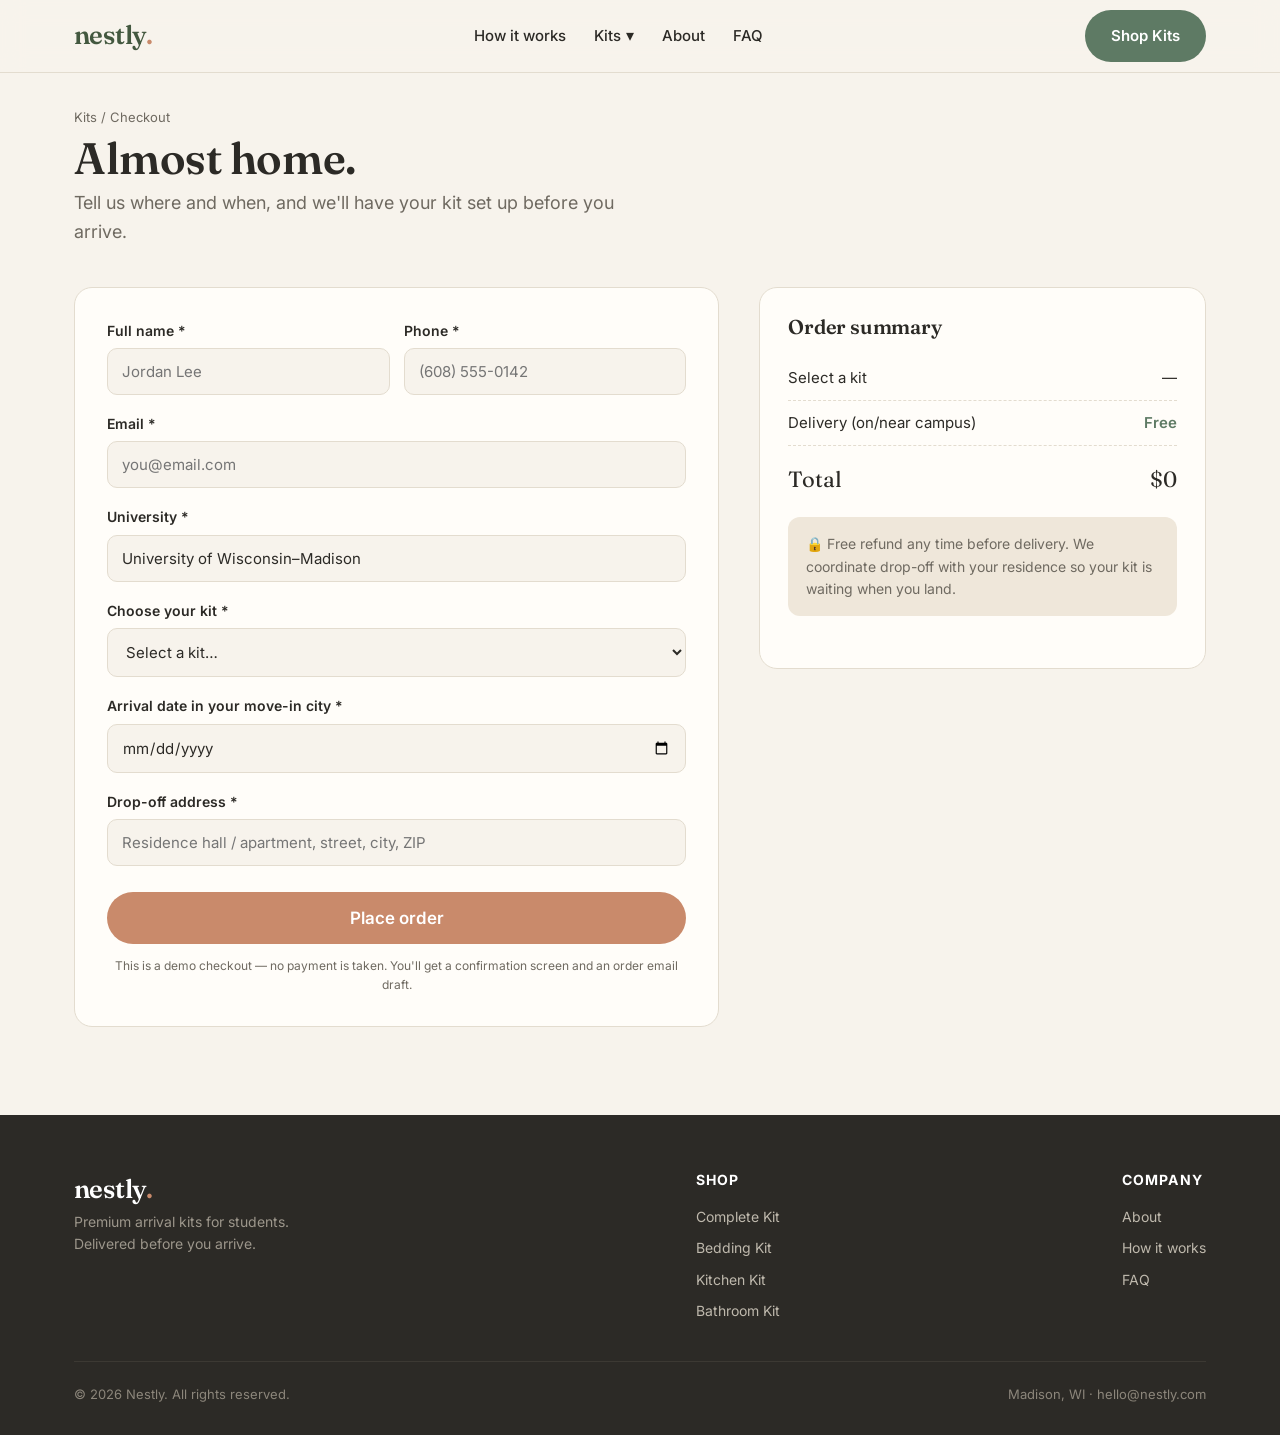
==== checkout.html @ 71f9eeed "Add files via upload" ====
<!DOCTYPE html>
<html lang="en">
<head>
<meta charset="UTF-8">
<meta name="viewport" content="width=device-width, initial-scale=1.0">
<title>Checkout — Nestly</title>
<link rel="preconnect" href="https://fonts.googleapis.com"><link rel="preconnect" href="https://fonts.gstatic.com" crossorigin>
<link href="https://fonts.googleapis.com/css2?family=Fraunces:ital,opsz,wght@0,9..144,500;0,9..144,600;1,9..144,500&family=Inter:wght@400;500;600;700&display=swap" rel="stylesheet">
<link rel="stylesheet" href="styles.css">
</head>
<body>
<header class="nav"><div class="wrap nav-inner">
  <a href="index.html" class="logo">nestly<span>.</span></a>
  <ul class="menu">
    <li><a href="index.html#how">How it works</a></li>
    <li class="has-drop"><span class="drop-trigger"><a href="kits.html">Kits</a> <span>▾</span></span>
      <div class="dropdown"><a href="product-complete.html">Complete Kit <span class="px">$189</span></a><a href="product-bedding.html">Bedding Kit <span class="px">$100</span></a><a href="product-kitchen.html">Kitchen Kit <span class="px">$120</span></a><a href="product-bathroom.html">Bathroom Kit <span class="px">$30</span></a></div>
    </li>
    <li><a href="index.html#about">About</a></li>
    <li><a href="index.html#faq">FAQ</a></li>
  </ul>
  <div class="nav-cta"><a href="kits.html" class="btn btn-primary">Shop Kits</a><button class="hamburger" aria-label="Menu">☰</button></div>
</div></header>

<!-- CHECKOUT FORM -->
<section id="checkoutView" style="padding-top:34px">
  <div class="wrap">
    <div class="crumbs"><a href="kits.html">Kits</a> / Checkout</div>
    <h2 style="margin-bottom:6px">Almost home.</h2>
    <p class="lead">Tell us where and when, and we'll have your kit set up before you arrive.</p>

    <div class="co-grid">
      <form class="co-form" id="orderForm" novalidate>
        <div class="two">
          <div class="field"><label for="name">Full name *</label><input type="text" id="name" placeholder="Jordan Lee"><div class="err">Please enter your name.</div></div>
          <div class="field"><label for="phone">Phone *</label><input type="tel" id="phone" placeholder="(608) 555-0142"><div class="err">Please enter a phone number.</div></div>
        </div>
        <div class="field"><label for="email">Email *</label><input type="email" id="email" placeholder="you@email.com"><div class="err">Please enter a valid email.</div></div>
        <div class="field"><label for="university">University *</label><input type="text" id="university" placeholder="University of Wisconsin–Madison" value="University of Wisconsin–Madison"><div class="err">Please enter your university.</div></div>
        <div class="field"><label for="product">Choose your kit *</label>
          <select id="product">
            <option value="">Select a kit…</option>
            <option value="complete">Complete Kit (Bed + Bath + Cook) — $189</option>
            <option value="bedding">Bedding Kit — $100</option>
            <option value="kitchen">Kitchen Kit — $120</option>
            <option value="bathroom">Bathroom Kit — $30</option>
          </select>
          <div class="err">Please select a kit.</div>
        </div>
        <div class="field"><label for="arrival">Arrival date in your move-in city *</label><input type="date" id="arrival"><div class="err">Please choose your arrival date.</div></div>
        <div class="field"><label for="address">Drop-off address *</label><input type="text" id="address" placeholder="Residence hall / apartment, street, city, ZIP"><div class="err">Please enter a delivery address.</div></div>
        <button type="submit" class="btn btn-clay btn-block" style="font-size:17px;padding:16px;margin-top:8px">Place order</button>
        <p style="font-size:12px;color:var(--muted);text-align:center;margin-top:12px">This is a demo checkout — no payment is taken. You'll get a confirmation screen and an order email draft.</p>
      </form>

      <aside class="summary">
        <h3>Order summary</h3>
        <div class="sum-row"><span id="sumName">Select a kit</span><span id="sumPrice">—</span></div>
        <div class="sum-row"><span>Delivery (on/near campus)</span><span style="color:var(--sage-dark);font-weight:600">Free</span></div>
        <div class="sum-total"><span>Total</span><span id="sumTotal">$0</span></div>
        <div class="tier-note" style="margin-top:20px">🔒 Free refund any time before delivery. We coordinate drop-off with your residence so your kit is waiting when you land.</div>
      </aside>
    </div>
  </div>
</section>

<!-- CONFIRMATION -->
<section id="confirmView" class="hidden">
  <div class="confirm">
    <div class="check">✓</div>
    <h2>Order received, <span id="cName">friend</span>!</h2>
    <p class="lead" style="margin:0 auto">Thanks for choosing Nestly. Your kit will be set up and waiting before your arrival date. A confirmation has been sent to <strong id="cEmail">your email</strong>.</p>
    <div class="order-box">
      <div><span>Kit</span><strong id="cProduct">—</strong></div>
      <div><span>University</span><strong id="cUni">—</strong></div>
      <div><span>Arrival date</span><strong id="cArrival">—</strong></div>
      <div><span>Drop-off</span><strong id="cAddress">—</strong></div>
      <div style="border-top:1px solid var(--line);margin-top:6px;padding-top:12px"><span>Total</span><strong id="cTotal">—</strong></div>
    </div>
    <a id="emailLink" class="btn btn-primary" href="#">📧 Send my confirmation email</a>
    <div style="margin-top:14px"><a href="index.html" class="btn btn-light">Back to home</a></div>
  </div>
</section>

<footer><div class="wrap">
  <div class="foot-grid">
    <div><div class="logo">nestly<span style="color:var(--clay)">.</span></div><p class="lead">Premium arrival kits for students. Delivered before you arrive.</p></div>
    <div class="foot-col"><h4>Shop</h4><a href="product-complete.html">Complete Kit</a><a href="product-bedding.html">Bedding Kit</a><a href="product-kitchen.html">Kitchen Kit</a><a href="product-bathroom.html">Bathroom Kit</a></div>
    <div class="foot-col"><h4>Company</h4><a href="index.html#about">About</a><a href="index.html#how">How it works</a><a href="index.html#faq">FAQ</a></div>
  </div>
  <div class="foot-bottom"><span>© 2026 Nestly. All rights reserved.</span><span>Madison, WI · hello@nestly.com</span></div>
</div></footer>

<script src="main.js"></script>
<script>
(function(){
  var form = document.getElementById('orderForm');
  var sel = document.getElementById('product');

  // Pre-select kit from ?product= URL param
  var params = new URLSearchParams(location.search);
  var pre = params.get('product');
  if (pre && NESTLY_PRODUCTS[pre]) sel.value = pre;

  function fmt(n){ return '$' + n.toLocaleString(); }

  function updateSummary(){
    var p = NESTLY_PRODUCTS[sel.value];
    if (p){
      document.getElementById('sumName').textContent = p.name;
      document.getElementById('sumPrice').textContent = fmt(p.price);
      document.getElementById('sumTotal').textContent = fmt(p.price);
    } else {
      document.getElementById('sumName').textContent = 'Select a kit';
      document.getElementById('sumPrice').textContent = '—';
      document.getElementById('sumTotal').textContent = '$0';
    }
  }
  sel.addEventListener('change', updateSummary);
  updateSummary();

  function setErr(id, bad){
    document.getElementById(id).parentElement.classList.toggle('invalid', bad);
  }

  form.addEventListener('submit', function(e){
    e.preventDefault();
    var name = document.getElementById('name').value.trim();
    var phone = document.getElementById('phone').value.trim();
    var email = document.getElementById('email').value.trim();
    var uni = document.getElementById('university').value.trim();
    var product = sel.value;
    var arrival = document.getElementById('arrival').value;
    var address = document.getElementById('address').value.trim();

    var emailOk = /^[^\s@]+@[^\s@]+\.[^\s@]+$/.test(email);
    var bad = false;
    setErr('name', !name); bad = bad || !name;
    setErr('phone', !phone); bad = bad || !phone;
    setErr('email', !emailOk); bad = bad || !emailOk;
    setErr('university', !uni); bad = bad || !uni;
    setErr('product', !product); bad = bad || !product;
    setErr('arrival', !arrival); bad = bad || !arrival;
    setErr('address', !address); bad = bad || !address;
    if (bad){
      var first = form.querySelector('.invalid');
      if (first) first.scrollIntoView({behavior:'smooth', block:'center'});
      return;
    }

    var p = NESTLY_PRODUCTS[product];
    var total = '$' + p.price;
    var arrFmt = new Date(arrival + 'T00:00:00').toLocaleDateString('en-US',{weekday:'long',year:'numeric',month:'long',day:'numeric'});

    // Fill confirmation
    document.getElementById('cName').textContent = name.split(' ')[0];
    document.getElementById('cEmail').textContent = email;
    document.getElementById('cProduct').textContent = p.name + ' (' + total + ')';
    document.getElementById('cUni').textContent = uni;
    document.getElementById('cArrival').textContent = arrFmt;
    document.getElementById('cAddress').textContent = address;
    document.getElementById('cTotal').textContent = total;

    // Build thank-you email (mailto)
    var subject = 'Your Nestly order is confirmed 🏡';
    var body =
      'Hi ' + name + ',\n\n' +
      'Thanks for ordering with Nestly! Here are your details:\n\n' +
      'Kit: ' + p.name + '\n' +
      'Total: ' + total + '\n' +
      'University: ' + uni + '\n' +
      'Arrival date: ' + arrFmt + '\n' +
      'Drop-off address: ' + address + '\n' +
      'Phone: ' + phone + '\n\n' +
      'We\'ll coordinate with your residence so your kit is set up and waiting before you arrive.\n' +
      'Free refund any time before delivery.\n\n' +
      'Welcome home,\nThe Nestly Team\nhello@nestly.com';
    document.getElementById('emailLink').href =
      'mailto:' + encodeURIComponent(email) +
      '?subject=' + encodeURIComponent(subject) +
      '&body=' + encodeURIComponent(body);

    // Swap views
    document.getElementById('checkoutView').classList.add('hidden');
    document.getElementById('confirmView').classList.remove('hidden');
    window.scrollTo({top:0, behavior:'smooth'});
  });
})();
</script>
</body>
</html>
---- styles.css ----
/* Nestly — warm-neutral premium arrival kits */
:root{
  --sage:#7c9a82;
  --sage-dark:#5e7a64;
  --sage-deep:#43583f;
  --cream:#f7f3ec;
  --sand:#efe7da;
  --clay:#c98a6b;
  --ink:#2c2a26;
  --muted:#6f6a61;
  --line:#e3dccf;
  --white:#fffdf9;
  --shadow:0 10px 40px rgba(60,50,30,.10);
  --radius:18px;
  --maxw:1180px;
  --font:'Inter',-apple-system,BlinkMacSystemFont,'Segoe UI',Helvetica,Arial,sans-serif;
  --serif:'Fraunces','Georgia',serif;
}
*{box-sizing:border-box;margin:0;padding:0}
html{scroll-behavior:smooth;scroll-padding-top:84px}
body{font-family:var(--font);color:var(--ink);background:var(--cream);line-height:1.6;-webkit-font-smoothing:antialiased}
img{max-width:100%;display:block}
a{color:inherit;text-decoration:none}
.wrap{max-width:var(--maxw);margin:0 auto;padding:0 24px}
section{padding:88px 0}
h1,h2,h3{font-family:var(--serif);font-weight:600;line-height:1.12;letter-spacing:-.01em}
h2{font-size:clamp(28px,4vw,44px)}
.eyebrow{text-transform:uppercase;letter-spacing:.16em;font-size:12px;font-weight:700;color:var(--sage-dark);margin-bottom:14px}
.lead{font-size:18px;color:var(--muted);max-width:560px}
.center{text-align:center}
.center .lead{margin:0 auto}

/* Buttons */
.btn{display:inline-flex;align-items:center;gap:8px;border:none;cursor:pointer;font-family:var(--font);
  font-weight:600;font-size:15px;padding:14px 26px;border-radius:999px;transition:.2s;text-align:center}
.btn-primary{background:var(--sage-dark);color:#fff}
.btn-primary:hover{background:var(--sage-deep);transform:translateY(-2px)}
.btn-light{background:var(--white);color:var(--ink);border:1px solid var(--line)}
.btn-light:hover{background:var(--sand)}
.btn-clay{background:var(--clay);color:#fff}
.btn-clay:hover{filter:brightness(1.05);transform:translateY(-2px)}
.btn-block{width:100%;justify-content:center}

/* Header */
header.nav{position:sticky;top:0;z-index:50;background:rgba(247,243,236,.88);backdrop-filter:blur(12px);border-bottom:1px solid var(--line)}
.nav-inner{display:flex;align-items:center;justify-content:space-between;height:72px}
.logo{font-family:var(--serif);font-size:26px;font-weight:600;letter-spacing:-.02em;color:var(--sage-deep)}
.logo span{color:var(--clay)}
.menu{display:flex;align-items:center;gap:28px;list-style:none}
.menu>li{position:relative}
.menu a{font-size:15px;font-weight:500;color:var(--ink);padding:8px 0;transition:.2s}
.menu a:hover{color:var(--sage-dark)}
.has-drop>.drop-trigger{cursor:pointer;display:inline-flex;align-items:center;gap:5px}
.dropdown{position:absolute;top:120%;left:50%;transform:translateX(-50%) translateY(8px);background:var(--white);
  border:1px solid var(--line);border-radius:14px;box-shadow:var(--shadow);min-width:240px;padding:8px;
  opacity:0;visibility:hidden;transition:.2s}
.has-drop:hover .dropdown{opacity:1;visibility:visible;transform:translateX(-50%) translateY(0)}
.dropdown a{display:flex;justify-content:space-between;align-items:center;padding:11px 14px;border-radius:9px;font-size:14px}
.dropdown a:hover{background:var(--sand)}
.dropdown a .px{color:var(--sage-dark);font-weight:600}
.nav-cta{display:flex;align-items:center;gap:14px}
.hamburger{display:none;background:none;border:none;font-size:26px;cursor:pointer;color:var(--ink)}

/* Hero */
.hero{background:linear-gradient(180deg,var(--sand),var(--cream));overflow:hidden}
.hero-grid{display:grid;grid-template-columns:1.05fr 1fr;gap:56px;align-items:center}
.hero h1{font-size:clamp(40px,6vw,68px);margin-bottom:22px}
.hero h1 em{font-style:italic;color:var(--clay)}
.hero .lead{margin-bottom:30px}
.hero-cta{display:flex;gap:14px;flex-wrap:wrap}
.hero-badge{display:inline-flex;align-items:center;gap:8px;background:var(--white);border:1px solid var(--line);
  border-radius:999px;padding:8px 16px;font-size:13px;font-weight:600;color:var(--sage-dark);margin-bottom:24px}
.dot{width:8px;height:8px;border-radius:50%;background:var(--sage);display:inline-block}
.hero-img{position:relative}
.hero-img img{border-radius:24px;box-shadow:var(--shadow);aspect-ratio:4/5;object-fit:cover;width:100%}
.hero-float{position:absolute;bottom:22px;left:-18px;background:var(--white);border-radius:14px;padding:14px 18px;
  box-shadow:var(--shadow);font-size:14px;font-weight:600}
.hero-float small{display:block;color:var(--muted);font-weight:500;font-size:12px}

/* Stat strip */
.stats{background:var(--sage-deep);color:#fff}
.stats .wrap{display:grid;grid-template-columns:repeat(4,1fr);gap:26px;text-align:center}
.stat b{font-family:var(--serif);font-size:34px;display:block}
.stat span{font-size:13px;opacity:.82}

/* How it works */
.steps{display:grid;grid-template-columns:repeat(3,1fr);gap:26px;margin-top:48px}
.step{background:var(--white);border:1px solid var(--line);border-radius:var(--radius);padding:32px 28px}
.step .num{font-family:var(--serif);font-size:30px;color:var(--clay);margin-bottom:12px}
.step h3{font-size:21px;margin-bottom:10px}
.step p{color:var(--muted);font-size:15px}

/* Kit cards */
.kits-grid{display:grid;grid-template-columns:repeat(4,1fr);gap:22px;margin-top:48px}
.kit-card{background:var(--white);border:1px solid var(--line);border-radius:var(--radius);overflow:hidden;
  display:flex;flex-direction:column;transition:.25s}
.kit-card:hover{transform:translateY(-6px);box-shadow:var(--shadow)}
.kit-card .ph{aspect-ratio:1/1;overflow:hidden}
.kit-card .ph img{width:100%;height:100%;object-fit:cover;transition:.4s}
.kit-card:hover .ph img{transform:scale(1.06)}
.kit-body{padding:22px;display:flex;flex-direction:column;flex:1}
.kit-body h3{font-size:20px;margin-bottom:6px}
.kit-tag{font-size:12px;text-transform:uppercase;letter-spacing:.1em;color:var(--clay);font-weight:700;margin-bottom:10px}
.kit-body p{font-size:14px;color:var(--muted);margin-bottom:16px;flex:1}
.kit-price{font-family:var(--serif);font-size:24px;margin-bottom:14px}
.kit-price small{font-size:13px;color:var(--muted);font-family:var(--font)}

/* Gallery scroller */
.gallery{background:var(--sand)}
.scroller{display:flex;gap:18px;overflow-x:auto;padding:36px 24px;scroll-snap-type:x mandatory;
  -webkit-overflow-scrolling:touch}
.scroller::-webkit-scrollbar{height:8px}
.scroller::-webkit-scrollbar-thumb{background:var(--sage);border-radius:8px}
.scroller img{flex:0 0 auto;width:320px;height:400px;object-fit:cover;border-radius:16px;scroll-snap-align:start;
  box-shadow:var(--shadow)}

/* Reviews */
.reviews{background:var(--cream)}
.rev-head{display:flex;flex-direction:column;align-items:center;gap:6px;margin-bottom:14px}
.stars{color:#e0a23b;letter-spacing:2px;font-size:20px}
.rev-meta{color:var(--muted);font-size:15px}
.rev-grid{display:grid;grid-template-columns:repeat(4,1fr);gap:20px;margin-top:42px}
.rev{background:var(--white);border:1px solid var(--line);border-radius:var(--radius);padding:24px}
.rev .stars{font-size:15px;margin-bottom:12px}
.rev p{font-size:14px;margin-bottom:18px}
.rev .who{display:flex;align-items:center;gap:12px}
.avatar{width:40px;height:40px;border-radius:50%;background:var(--sage);color:#fff;display:flex;align-items:center;
  justify-content:center;font-weight:700;font-size:14px;flex-shrink:0}
.who b{font-size:14px;display:block}
.who span{font-size:12px;color:var(--muted)}

/* About / trust */
.about{background:var(--sage-deep);color:#fff}
.about-grid{display:grid;grid-template-columns:1fr 1fr;gap:56px;align-items:center}
.about img{border-radius:20px;aspect-ratio:1/1;object-fit:cover;box-shadow:var(--shadow)}
.about h2{color:#fff}
.about .lead{color:rgba(255,255,255,.82)}
.about .trust-row{display:flex;gap:30px;margin-top:26px;flex-wrap:wrap}
.about .trust-row div b{font-family:var(--serif);font-size:28px;display:block}
.about .trust-row div span{font-size:13px;opacity:.8}

/* FAQ */
.faq-list{max-width:760px;margin:42px auto 0}
.faq-item{border:1px solid var(--line);border-radius:14px;background:var(--white);margin-bottom:12px;overflow:hidden}
.faq-q{width:100%;text-align:left;background:none;border:none;cursor:pointer;padding:20px 22px;font-size:16px;
  font-weight:600;font-family:var(--font);display:flex;justify-content:space-between;align-items:center;color:var(--ink)}
.faq-q .ic{transition:.2s;color:var(--sage-dark);font-size:20px}
.faq-item.open .faq-q .ic{transform:rotate(45deg)}
.faq-a{max-height:0;overflow:hidden;transition:max-height .3s;padding:0 22px;color:var(--muted);font-size:15px}
.faq-item.open .faq-a{max-height:240px;padding-bottom:20px}

/* CTA band */
.cta-band{background:linear-gradient(120deg,var(--clay),#b6795c);color:#fff;text-align:center}
.cta-band h2{color:#fff;margin-bottom:14px}
.cta-band p{opacity:.92;margin-bottom:26px;font-size:18px}

/* Footer */
footer{background:var(--ink);color:#cfc9bd;padding:54px 0 30px}
.foot-grid{display:flex;justify-content:space-between;flex-wrap:wrap;gap:30px;margin-bottom:30px}
footer .logo{color:#fff}
footer .lead{color:#9c968b;font-size:14px;max-width:280px}
.foot-col h4{color:#fff;font-size:14px;margin-bottom:14px;font-family:var(--font);text-transform:uppercase;letter-spacing:.08em}
.foot-col a{display:block;font-size:14px;margin-bottom:9px;color:#bfb9ad}
.foot-col a:hover{color:#fff}
.foot-bottom{border-top:1px solid #3c3933;padding-top:22px;font-size:13px;color:#8c867b;display:flex;
  justify-content:space-between;flex-wrap:wrap;gap:10px}

/* Universities strip */
.unis{text-align:center}
.uni-row{display:flex;flex-wrap:wrap;justify-content:center;gap:14px 34px;margin-top:24px}
.uni-row span{font-family:var(--serif);font-size:20px;color:var(--muted);opacity:.75}
.uni-row .hl{color:var(--sage-dark);opacity:1}

/* Product detail page */
.pd{padding-top:48px}
.pd-grid{display:grid;grid-template-columns:1fr 1fr;gap:50px}
.pd-gallery .main{border-radius:18px;aspect-ratio:1/1;object-fit:cover;box-shadow:var(--shadow);margin-bottom:14px;width:100%}
.pd-thumbs{display:grid;grid-template-columns:repeat(4,1fr);gap:10px}
.pd-thumbs img{border-radius:10px;aspect-ratio:1/1;object-fit:cover;cursor:pointer;border:2px solid transparent}
.pd-thumbs img:hover,.pd-thumbs img.active{border-color:var(--sage)}
.pd-info h1{font-size:clamp(30px,4vw,42px);margin:8px 0 12px}
.pd-price{font-family:var(--serif);font-size:32px;color:var(--sage-deep);margin-bottom:18px}
.pd-info .lead{margin-bottom:24px}
.incl{list-style:none;margin:0 0 28px}
.incl li{display:flex;gap:10px;align-items:flex-start;padding:9px 0;border-bottom:1px dashed var(--line);font-size:15px}
.incl li:before{content:"✓";color:var(--sage-dark);font-weight:800}
.tier-note{background:var(--sand);border-radius:12px;padding:16px 18px;font-size:14px;color:var(--muted);margin-bottom:24px}
.crumbs{font-size:13px;color:var(--muted);margin-bottom:6px}
.crumbs a:hover{color:var(--sage-dark)}

/* Shop page */
.shop-head{background:linear-gradient(180deg,var(--sand),var(--cream));padding:60px 0 30px;text-align:center}
.shop-grid{display:grid;grid-template-columns:repeat(2,1fr);gap:26px;padding-bottom:40px}
.shop-card{background:var(--white);border:1px solid var(--line);border-radius:var(--radius);overflow:hidden;
  display:grid;grid-template-columns:200px 1fr}
.shop-card .ph{overflow:hidden}
.shop-card .ph img{width:100%;height:100%;object-fit:cover}
.shop-card .sc-body{padding:24px}
.shop-card h3{font-size:22px;margin-bottom:6px}
.shop-card .kit-price{margin:10px 0 14px}
.shop-card .acts{display:flex;gap:10px;flex-wrap:wrap}

/* Checkout */
.co-grid{display:grid;grid-template-columns:1.3fr .9fr;gap:40px;align-items:start;padding-top:40px}
.co-form{background:var(--white);border:1px solid var(--line);border-radius:var(--radius);padding:32px}
.field{margin-bottom:18px}
.field label{display:block;font-size:14px;font-weight:600;margin-bottom:6px}
.field input,.field select{width:100%;padding:13px 14px;border:1px solid var(--line);border-radius:10px;
  font-family:var(--font);font-size:15px;background:var(--cream);color:var(--ink)}
.field input:focus,.field select:focus{outline:none;border-color:var(--sage);background:#fff}
.field .err{color:#c0392b;font-size:12px;margin-top:5px;display:none}
.field.invalid input,.field.invalid select{border-color:#c0392b}
.field.invalid .err{display:block}
.two{display:grid;grid-template-columns:1fr 1fr;gap:14px}
.summary{background:var(--white);border:1px solid var(--line);border-radius:var(--radius);padding:28px;position:sticky;top:90px}
.summary h3{font-size:20px;margin-bottom:18px}
.sum-row{display:flex;justify-content:space-between;padding:10px 0;border-bottom:1px dashed var(--line);font-size:15px}
.sum-total{display:flex;justify-content:space-between;padding-top:16px;font-family:var(--serif);font-size:22px}
.confirm{background:var(--white);border:1px solid var(--line);border-radius:var(--radius);padding:48px;text-align:center;max-width:620px;margin:40px auto}
.confirm .check{width:72px;height:72px;border-radius:50%;background:var(--sage);color:#fff;font-size:38px;
  display:flex;align-items:center;justify-content:center;margin:0 auto 20px}
.confirm h2{margin-bottom:12px}
.confirm .order-box{background:var(--sand);border-radius:12px;padding:20px;text-align:left;margin:24px 0;font-size:14px}
.confirm .order-box div{display:flex;justify-content:space-between;padding:6px 0}
.hidden{display:none}

@media(max-width:880px){
  .hero-grid,.about-grid,.pd-grid,.co-grid{grid-template-columns:1fr}
  .kits-grid,.rev-grid{grid-template-columns:repeat(2,1fr)}
  .shop-grid{grid-template-columns:1fr}
  .steps{grid-template-columns:1fr}
  .stats .wrap{grid-template-columns:repeat(2,1fr);gap:30px}
  .menu{display:none;position:absolute;top:72px;left:0;right:0;flex-direction:column;background:var(--white);
    padding:16px 24px;border-bottom:1px solid var(--line);gap:6px}
  .menu.show{display:flex}
  .menu>li{width:100%}
  .dropdown{position:static;opacity:1;visibility:visible;transform:none;box-shadow:none;border:none;min-width:0;
    padding-left:12px}
  .hamburger{display:block}
  .shop-card{grid-template-columns:1fr}
}
@media(max-width:560px){
  .kits-grid,.rev-grid,.stats .wrap{grid-template-columns:1fr}
  .scroller img{width:260px;height:330px}
}
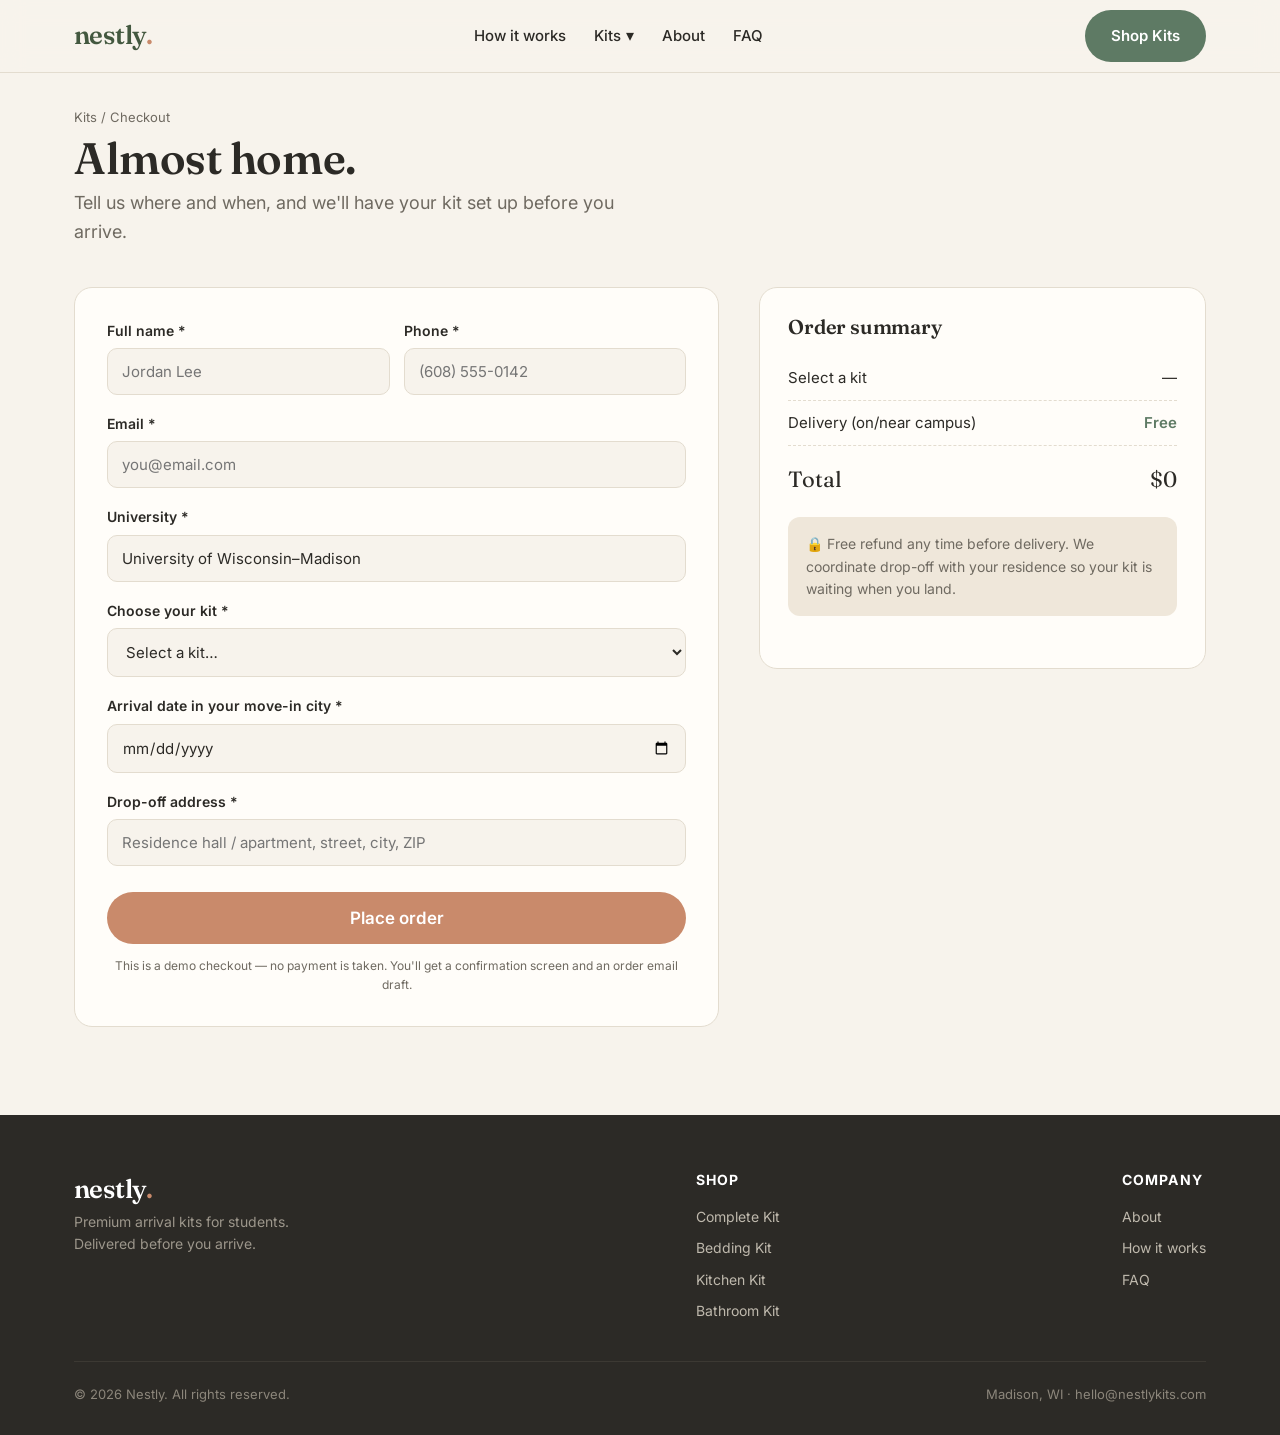
==== commit c59ec293: "Add files via upload" ====
--- a/checkout.html
+++ b/checkout.html
@@ -14,7 +14,7 @@
   <ul class="menu">
     <li><a href="index.html#how">How it works</a></li>
     <li class="has-drop"><span class="drop-trigger"><a href="kits.html">Kits</a> <span>▾</span></span>
-      <div class="dropdown"><a href="product-complete.html">Complete Kit <span class="px">$189</span></a><a href="product-bedding.html">Bedding Kit <span class="px">$100</span></a><a href="product-kitchen.html">Kitchen Kit <span class="px">$120</span></a><a href="product-bathroom.html">Bathroom Kit <span class="px">$30</span></a></div>
+      <div class="dropdown"><a href="product-complete.html">Complete Kit <span class="px">$189</span></a><a href="product-bedding.html">Bedding Kit <span class="px">$100</span></a><a href="product-kitchen.html">Kitchen Kit <span class="px">$120</span></a><a href="product-bathroom.html">Bathroom Kit <span class="px">$50</span></a></div>
     </li>
     <li><a href="index.html#about">About</a></li>
     <li><a href="index.html#faq">FAQ</a></li>
@@ -43,7 +43,7 @@
             <option value="complete">Complete Kit (Bed + Bath + Cook) — $189</option>
             <option value="bedding">Bedding Kit — $100</option>
             <option value="kitchen">Kitchen Kit — $120</option>
-            <option value="bathroom">Bathroom Kit — $30</option>
+            <option value="bathroom">Bathroom Kit — $50</option>
           </select>
           <div class="err">Please select a kit.</div>
         </div>
@@ -88,7 +88,7 @@
     <div class="foot-col"><h4>Shop</h4><a href="product-complete.html">Complete Kit</a><a href="product-bedding.html">Bedding Kit</a><a href="product-kitchen.html">Kitchen Kit</a><a href="product-bathroom.html">Bathroom Kit</a></div>
     <div class="foot-col"><h4>Company</h4><a href="index.html#about">About</a><a href="index.html#how">How it works</a><a href="index.html#faq">FAQ</a></div>
   </div>
-  <div class="foot-bottom"><span>© 2026 Nestly. All rights reserved.</span><span>Madison, WI · hello@nestly.com</span></div>
+  <div class="foot-bottom"><span>© 2026 Nestly. All rights reserved.</span><span>Madison, WI · hello@nestlykits.com</span></div>
 </div></footer>
 
 <script src="main.js"></script>
@@ -152,38 +152,54 @@
     var total = '$' + p.price;
     var arrFmt = new Date(arrival + 'T00:00:00').toLocaleDateString('en-US',{weekday:'long',year:'numeric',month:'long',day:'numeric'});
 
-    // Fill confirmation
-    document.getElementById('cName').textContent = name.split(' ')[0];
-    document.getElementById('cEmail').textContent = email;
-    document.getElementById('cProduct').textContent = p.name + ' (' + total + ')';
-    document.getElementById('cUni').textContent = uni;
-    document.getElementById('cArrival').textContent = arrFmt;
-    document.getElementById('cAddress').textContent = address;
-    document.getElementById('cTotal').textContent = total;
-
-    // Build thank-you email (mailto)
-    var subject = 'Your Nestly order is confirmed 🏡';
-    var body =
-      'Hi ' + name + ',\n\n' +
-      'Thanks for ordering with Nestly! Here are your details:\n\n' +
-      'Kit: ' + p.name + '\n' +
-      'Total: ' + total + '\n' +
-      'University: ' + uni + '\n' +
-      'Arrival date: ' + arrFmt + '\n' +
-      'Drop-off address: ' + address + '\n' +
-      'Phone: ' + phone + '\n\n' +
-      'We\'ll coordinate with your residence so your kit is set up and waiting before you arrive.\n' +
-      'Free refund any time before delivery.\n\n' +
-      'Welcome home,\nThe Nestly Team\nhello@nestly.com';
-    document.getElementById('emailLink').href =
-      'mailto:' + encodeURIComponent(email) +
-      '?subject=' + encodeURIComponent(subject) +
-      '&body=' + encodeURIComponent(body);
-
-    // Swap views
-    document.getElementById('checkoutView').classList.add('hidden');
-    document.getElementById('confirmView').classList.remove('hidden');
-    window.scrollTo({top:0, behavior:'smooth'});
+    // Submit to Formspree (notifies you by email)
+    var btn = form.querySelector('button[type=submit]');
+    btn.disabled = true;
+    btn.textContent = 'Processing…';
+
+    fetch('https://formspree.io/f/xgoqgoed', {
+      method: 'POST',
+      headers: {'Content-Type': 'application/json', 'Accept': 'application/json'},
+      body: JSON.stringify({
+        name: name,
+        email: email,
+        phone: phone,
+        university: uni,
+        kit: p.name,
+        total: total,
+        arrival_date: arrFmt,
+        delivery_address: address
+      })
+    }).then(function(res){
+      // Redirect to Stripe checkout regardless (swap in real Stripe links below)
+      var squareLinks = {
+        complete: 'https://square.link/u/yzTJBxdl',
+        bedding:  'https://square.link/u/KOt17zUU',
+        kitchen:  'https://square.link/u/9YJMqMRX',
+        bathroom: 'https://square.link/u/7His9Ljc'
+      };
+      var stripeUrl = squareLinks[product];
+      if (stripeUrl) {
+        window.location.href = stripeUrl;
+      } else {
+        // Stripe not set up yet — show confirmation screen
+        document.getElementById('cName').textContent = name.split(' ')[0];
+        document.getElementById('cEmail').textContent = email;
+        document.getElementById('cProduct').textContent = p.name + ' (' + total + ')';
+        document.getElementById('cUni').textContent = uni;
+        document.getElementById('cArrival').textContent = arrFmt;
+        document.getElementById('cAddress').textContent = address;
+        document.getElementById('cTotal').textContent = total;
+        document.getElementById('emailLink').style.display = 'none';
+        document.getElementById('checkoutView').classList.add('hidden');
+        document.getElementById('confirmView').classList.remove('hidden');
+        window.scrollTo({top:0, behavior:'smooth'});
+      }
+    }).catch(function(){
+      btn.disabled = false;
+      btn.textContent = 'Place order';
+      alert('Something went wrong. Please try again.');
+    });
   });
 })();
 </script>
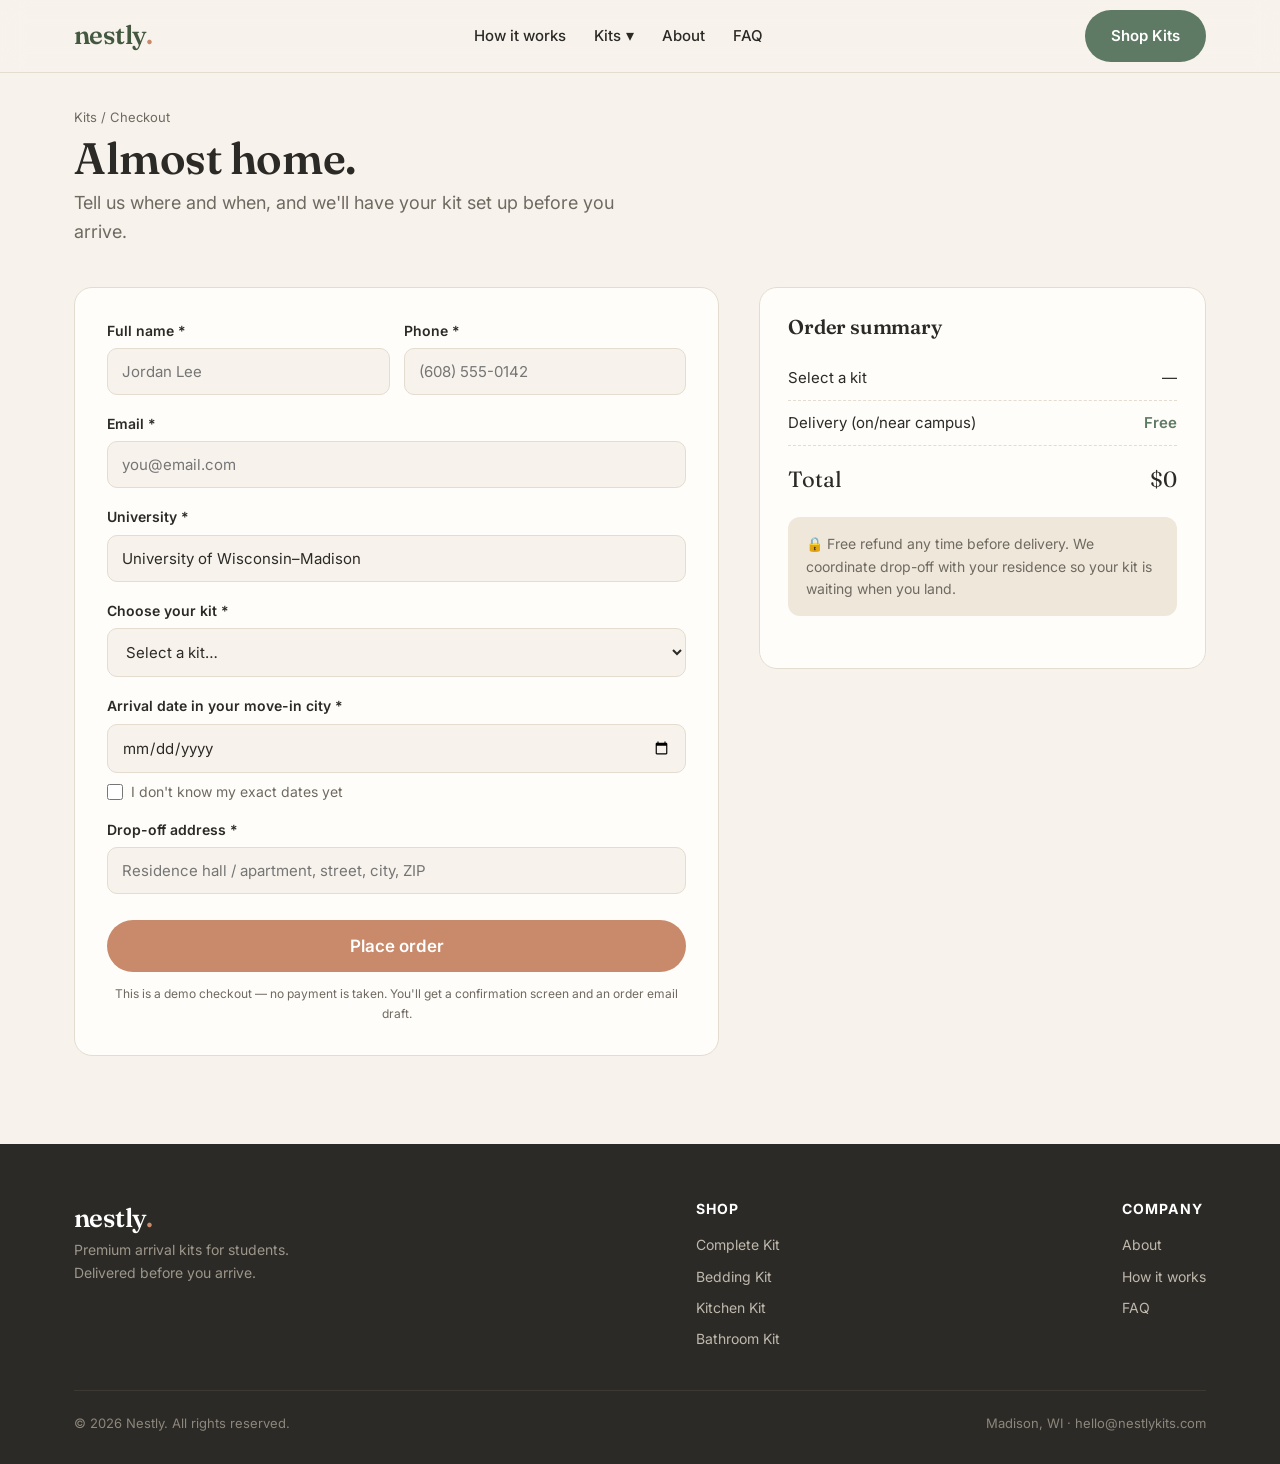
==== commit 39680236: "Add files via upload" ====
--- a/checkout.html
+++ b/checkout.html
@@ -7,6 +7,26 @@
 <link rel="preconnect" href="https://fonts.googleapis.com"><link rel="preconnect" href="https://fonts.gstatic.com" crossorigin>
 <link href="https://fonts.googleapis.com/css2?family=Fraunces:ital,opsz,wght@0,9..144,500;0,9..144,600;1,9..144,500&family=Inter:wght@400;500;600;700&display=swap" rel="stylesheet">
 <link rel="stylesheet" href="styles.css">
+<!-- Meta Pixel Code -->
+<script>
+!function(f,b,e,v,n,t,s)
+{if(f.fbq)return;n=f.fbq=function(){n.callMethod?
+n.callMethod.apply(n,arguments):n.queue.push(arguments)};
+if(!f._fbq)f._fbq=n;n.push=n;n.loaded=!0;n.version='2.0';
+n.queue=[];t=b.createElement(e);t.async=!0;
+t.src=v;s=b.getElementsByTagName(e)[0];
+s.parentNode.insertBefore(t,s)}(window, document,'script',
+'https://connect.facebook.net/en_US/fbevents.js');
+fbq('init', '1670818640704688');
+fbq('track', 'PageView');
+</script>
+<noscript><img height="1" width="1" style="display:none"
+src="https://www.facebook.com/tr?id=1670818640704688&ev=PageView&noscript=1"
+/></noscript>
+<!-- End Meta Pixel Code -->
+<!-- Meta Pixel InitiateCheckout Event -->
+<script>fbq('track', 'InitiateCheckout');</script>
+<!-- End Meta Pixel InitiateCheckout Event -->
 </head>
 <body>
 <header class="nav"><div class="wrap nav-inner">
@@ -48,6 +68,15 @@
           <div class="err">Please select a kit.</div>
         </div>
         <div class="field"><label for="arrival">Arrival date in your move-in city *</label><input type="date" id="arrival"><div class="err">Please choose your arrival date.</div></div>
+        <div style="margin-top:-10px;margin-bottom:16px">
+          <label style="display:flex;align-items:center;gap:8px;font-size:14px;color:var(--muted);cursor:pointer">
+            <input type="checkbox" id="datesUnknown" style="width:16px;height:16px;cursor:pointer;accent-color:var(--clay)">
+            I don't know my exact dates yet
+          </label>
+          <div id="datesMsg" style="display:none;margin-top:8px;padding:10px 14px;background:#f0faf4;border-left:3px solid #2d7a4f;border-radius:4px;font-size:13px;color:#2d7a4f;line-height:1.5">
+            ✓ No problem — you can still place your order. Just email <a href="mailto:hello@nestlykits.com" style="color:#2d7a4f;font-weight:600">hello@nestlykits.com</a> once your dates are confirmed and we'll coordinate delivery from there.
+          </div>
+        </div>
         <div class="field"><label for="address">Drop-off address *</label><input type="text" id="address" placeholder="Residence hall / apartment, street, city, ZIP"><div class="err">Please enter a delivery address.</div></div>
         <button type="submit" class="btn btn-clay btn-block" style="font-size:17px;padding:16px;margin-top:8px">Place order</button>
         <p style="font-size:12px;color:var(--muted);text-align:center;margin-top:12px">This is a demo checkout — no payment is taken. You'll get a confirmation screen and an order email draft.</p>
@@ -119,6 +148,22 @@
   sel.addEventListener('change', updateSummary);
   updateSummary();
 
+  // "I don't know my dates yet" toggle
+  var datesCheckbox = document.getElementById('datesUnknown');
+  var datesMsg = document.getElementById('datesMsg');
+  var arrivalInput = document.getElementById('arrival');
+  datesCheckbox.addEventListener('change', function(){
+    if (this.checked) {
+      datesMsg.style.display = 'block';
+      arrivalInput.disabled = true;
+      arrivalInput.value = '';
+      arrivalInput.parentElement.classList.remove('invalid');
+    } else {
+      datesMsg.style.display = 'none';
+      arrivalInput.disabled = false;
+    }
+  });
+
   function setErr(id, bad){
     document.getElementById(id).parentElement.classList.toggle('invalid', bad);
   }
@@ -134,13 +179,14 @@
     var address = document.getElementById('address').value.trim();
 
     var emailOk = /^[^\s@]+@[^\s@]+\.[^\s@]+$/.test(email);
+    var datesUnknown = document.getElementById('datesUnknown').checked;
     var bad = false;
     setErr('name', !name); bad = bad || !name;
     setErr('phone', !phone); bad = bad || !phone;
     setErr('email', !emailOk); bad = bad || !emailOk;
     setErr('university', !uni); bad = bad || !uni;
     setErr('product', !product); bad = bad || !product;
-    setErr('arrival', !arrival); bad = bad || !arrival;
+    if (!datesUnknown) { setErr('arrival', !arrival); bad = bad || !arrival; }
     setErr('address', !address); bad = bad || !address;
     if (bad){
       var first = form.querySelector('.invalid');
@@ -150,7 +196,7 @@
 
     var p = NESTLY_PRODUCTS[product];
     var total = '$' + p.price;
-    var arrFmt = new Date(arrival + 'T00:00:00').toLocaleDateString('en-US',{weekday:'long',year:'numeric',month:'long',day:'numeric'});
+    var arrFmt = datesUnknown ? 'TBD — customer will email to confirm' : new Date(arrival + 'T00:00:00').toLocaleDateString('en-US',{weekday:'long',year:'numeric',month:'long',day:'numeric'});
 
     // Submit to Formspree (notifies you by email)
     var btn = form.querySelector('button[type=submit]');
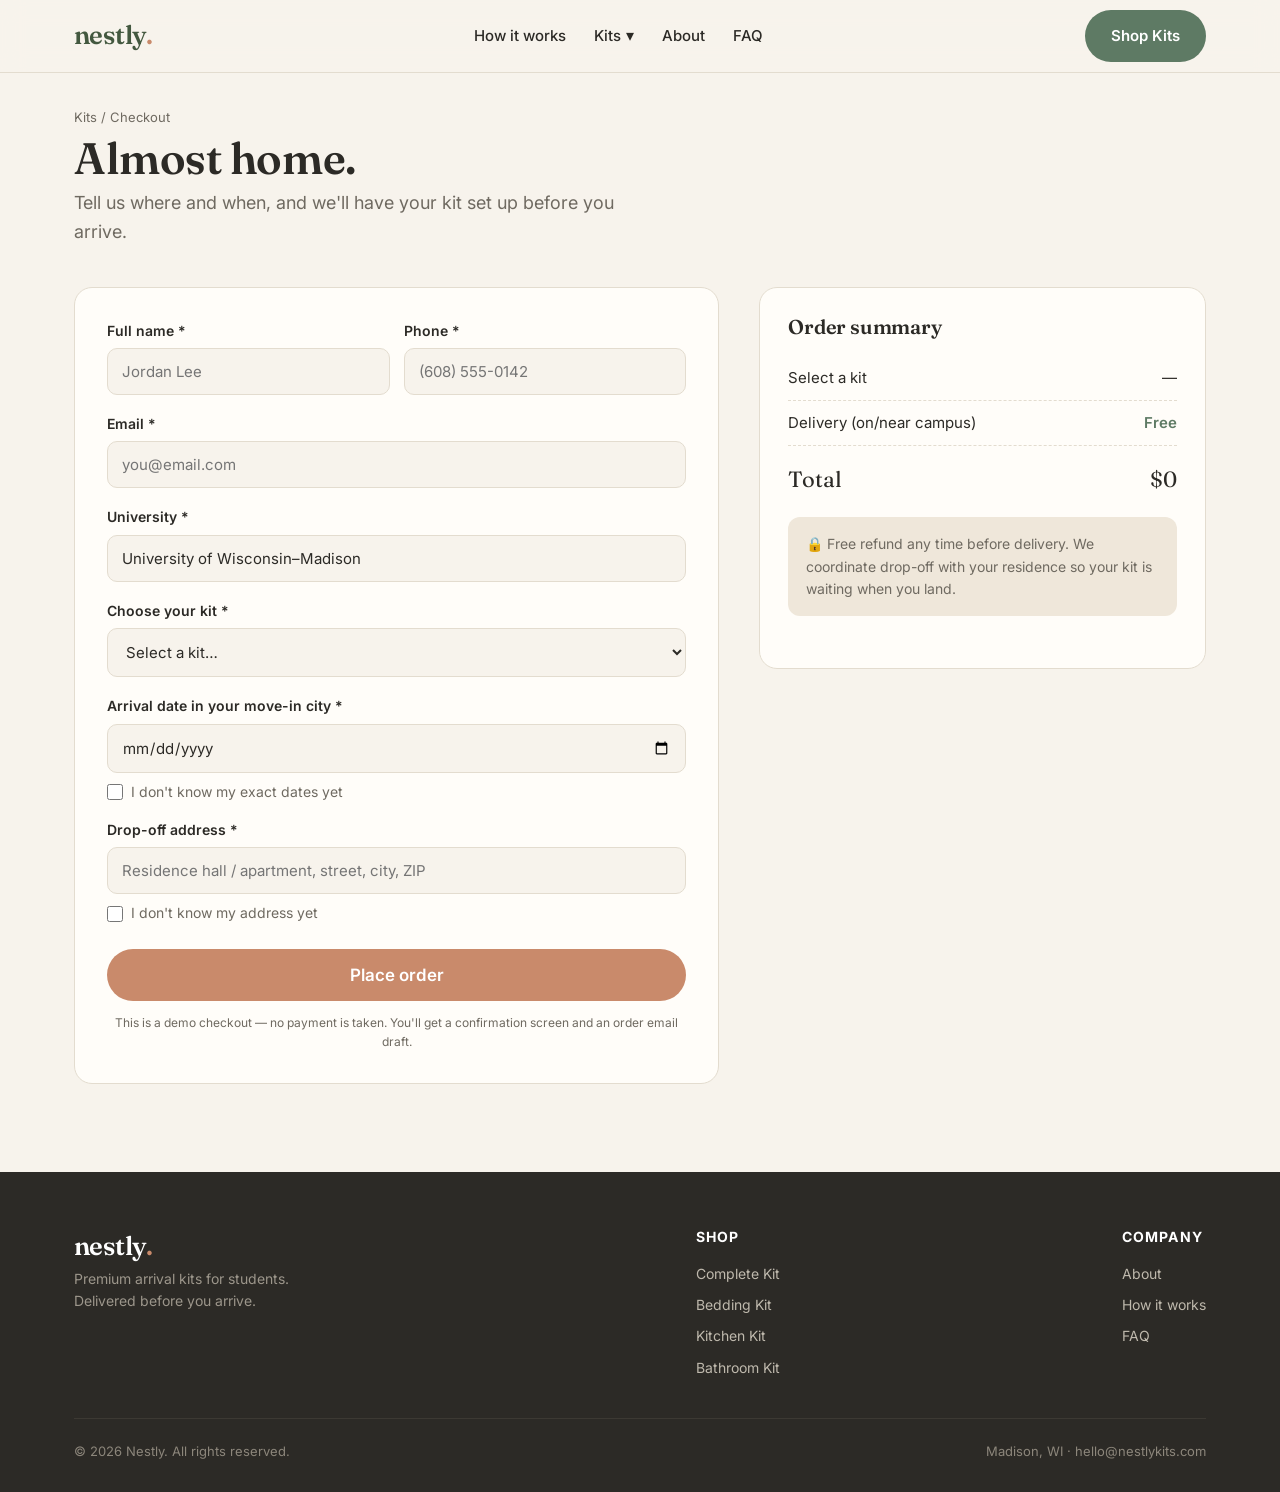
==== commit 9b630e4a: "Add files via upload" ====
--- a/checkout.html
+++ b/checkout.html
@@ -78,6 +78,15 @@
           </div>
         </div>
         <div class="field"><label for="address">Drop-off address *</label><input type="text" id="address" placeholder="Residence hall / apartment, street, city, ZIP"><div class="err">Please enter a delivery address.</div></div>
+        <div style="margin-top:-10px;margin-bottom:16px">
+          <label style="display:flex;align-items:center;gap:8px;font-size:14px;color:var(--muted);cursor:pointer">
+            <input type="checkbox" id="addressUnknown" style="width:16px;height:16px;cursor:pointer;accent-color:var(--clay)">
+            I don't know my address yet
+          </label>
+          <div id="addressMsg" style="display:none;margin-top:8px;padding:10px 14px;background:#f0faf4;border-left:3px solid #2d7a4f;border-radius:4px;font-size:13px;color:#2d7a4f;line-height:1.5">
+            ✓ No problem — you can still place your order. Just email <a href="mailto:hello@nestlykits.com" style="color:#2d7a4f;font-weight:600">hello@nestlykits.com</a> with your address once you have it and we'll update your delivery details.
+          </div>
+        </div>
         <button type="submit" class="btn btn-clay btn-block" style="font-size:17px;padding:16px;margin-top:8px">Place order</button>
         <p style="font-size:12px;color:var(--muted);text-align:center;margin-top:12px">This is a demo checkout — no payment is taken. You'll get a confirmation screen and an order email draft.</p>
       </form>
@@ -164,6 +173,22 @@
     }
   });
 
+  // "I don't know my address yet" toggle
+  var addressCheckbox = document.getElementById('addressUnknown');
+  var addressMsg = document.getElementById('addressMsg');
+  var addressInput = document.getElementById('address');
+  addressCheckbox.addEventListener('change', function(){
+    if (this.checked) {
+      addressMsg.style.display = 'block';
+      addressInput.disabled = true;
+      addressInput.value = '';
+      addressInput.parentElement.classList.remove('invalid');
+    } else {
+      addressMsg.style.display = 'none';
+      addressInput.disabled = false;
+    }
+  });
+
   function setErr(id, bad){
     document.getElementById(id).parentElement.classList.toggle('invalid', bad);
   }
@@ -180,6 +205,7 @@
 
     var emailOk = /^[^\s@]+@[^\s@]+\.[^\s@]+$/.test(email);
     var datesUnknown = document.getElementById('datesUnknown').checked;
+    var addressUnknown = document.getElementById('addressUnknown').checked;
     var bad = false;
     setErr('name', !name); bad = bad || !name;
     setErr('phone', !phone); bad = bad || !phone;
@@ -187,7 +213,7 @@
     setErr('university', !uni); bad = bad || !uni;
     setErr('product', !product); bad = bad || !product;
     if (!datesUnknown) { setErr('arrival', !arrival); bad = bad || !arrival; }
-    setErr('address', !address); bad = bad || !address;
+    if (!addressUnknown) { setErr('address', !address); bad = bad || !address; }
     if (bad){
       var first = form.querySelector('.invalid');
       if (first) first.scrollIntoView({behavior:'smooth', block:'center'});
@@ -197,6 +223,7 @@
     var p = NESTLY_PRODUCTS[product];
     var total = '$' + p.price;
     var arrFmt = datesUnknown ? 'TBD — customer will email to confirm' : new Date(arrival + 'T00:00:00').toLocaleDateString('en-US',{weekday:'long',year:'numeric',month:'long',day:'numeric'});
+    var addrFmt = addressUnknown ? 'TBD — customer will email to confirm' : address;
 
     // Submit to Formspree (notifies you by email)
     var btn = form.querySelector('button[type=submit]');
@@ -214,7 +241,7 @@
         kit: p.name,
         total: total,
         arrival_date: arrFmt,
-        delivery_address: address
+        delivery_address: addrFmt
       })
     }).then(function(res){
       // Redirect to Stripe checkout regardless (swap in real Stripe links below)
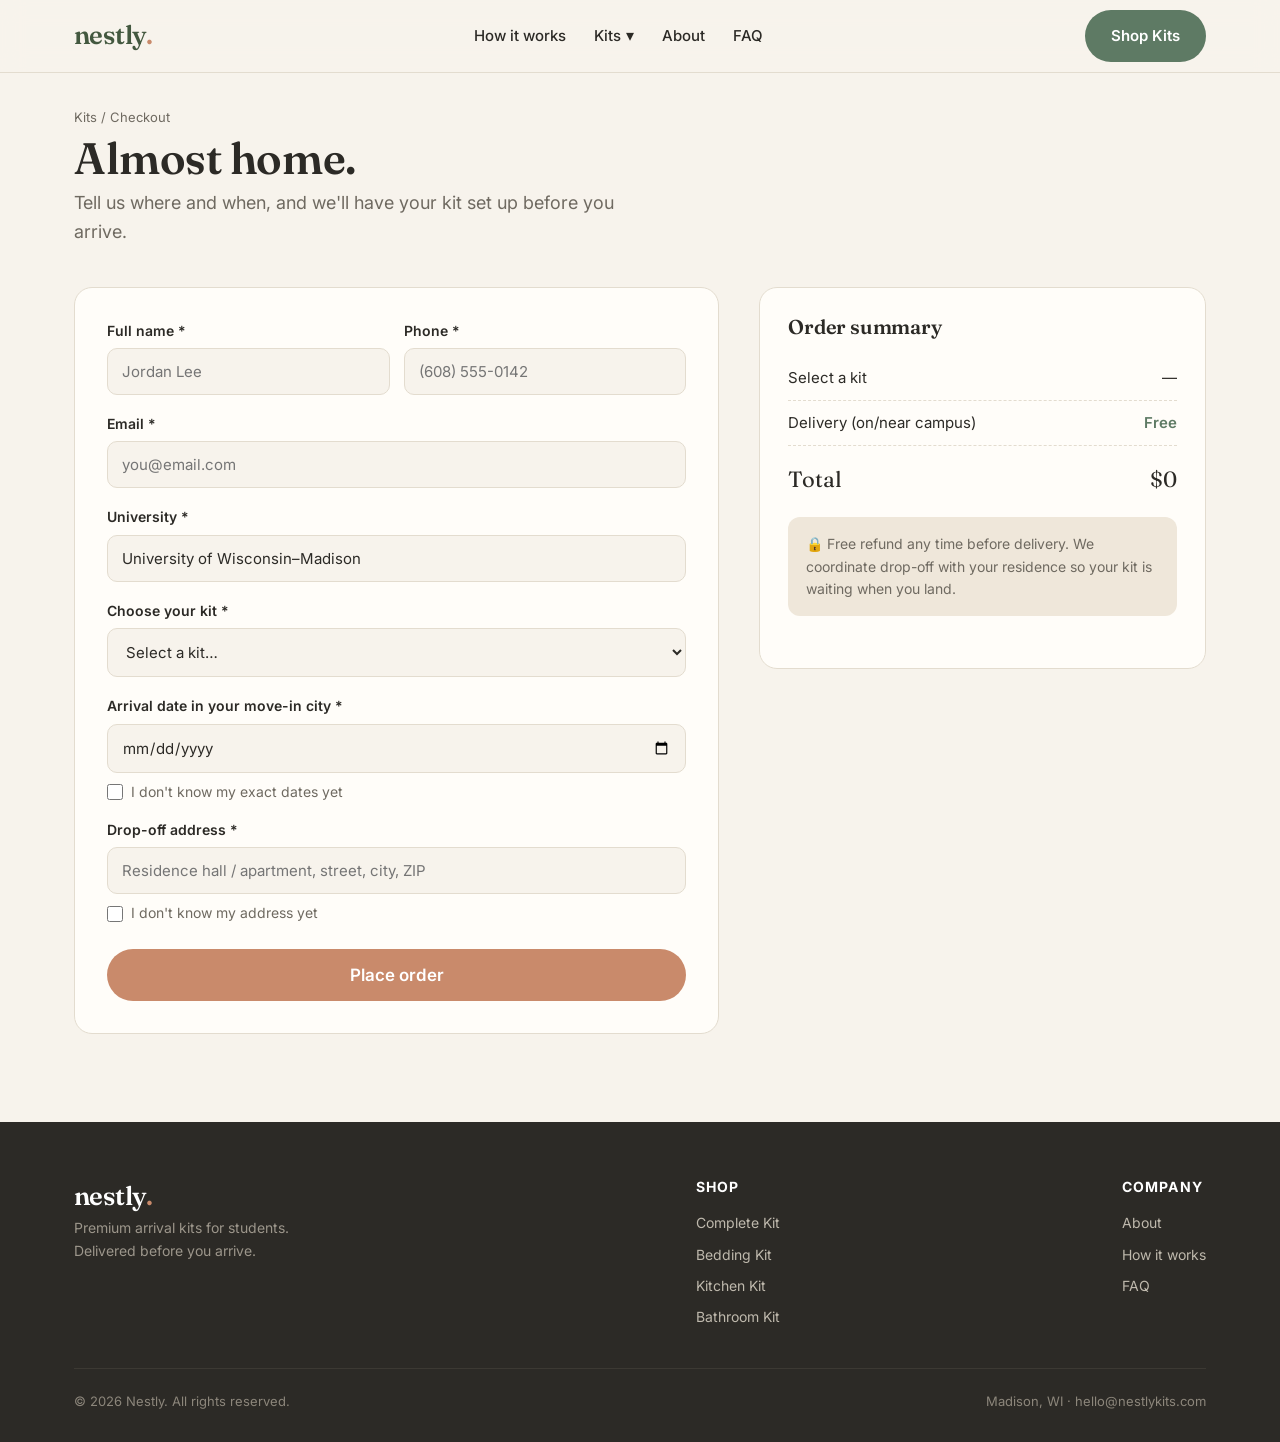
==== commit 85ec238c: "Add files via upload" ====
--- a/checkout.html
+++ b/checkout.html
@@ -88,7 +88,7 @@
           </div>
         </div>
         <button type="submit" class="btn btn-clay btn-block" style="font-size:17px;padding:16px;margin-top:8px">Place order</button>
-        <p style="font-size:12px;color:var(--muted);text-align:center;margin-top:12px">This is a demo checkout — no payment is taken. You'll get a confirmation screen and an order email draft.</p>
+
       </form>
 
       <aside class="summary">
@@ -107,7 +107,7 @@
   <div class="confirm">
     <div class="check">✓</div>
     <h2>Order received, <span id="cName">friend</span>!</h2>
-    <p class="lead" style="margin:0 auto">Thanks for choosing Nestly. Your kit will be set up and waiting before your arrival date. A confirmation has been sent to <strong id="cEmail">your email</strong>.</p>
+    <p class="lead" style="margin:0 auto">Thanks for choosing Nestly. Your kit will be delivered and waiting before your arrival date. A confirmation has been sent to <strong id="cEmail">your email</strong>.</p>
     <div class="order-box">
       <div><span>Kit</span><strong id="cProduct">—</strong></div>
       <div><span>University</span><strong id="cUni">—</strong></div>
@@ -244,7 +244,7 @@
         delivery_address: addrFmt
       })
     }).then(function(res){
-      // Redirect to Stripe checkout regardless (swap in real Stripe links below)
+      // Redirect to Square checkout
       var squareLinks = {
         complete: 'https://square.link/u/yzTJBxdl',
         bedding:  'https://square.link/u/KOt17zUU',
@@ -255,7 +255,7 @@
       if (stripeUrl) {
         window.location.href = stripeUrl;
       } else {
-        // Stripe not set up yet — show confirmation screen
+        // Fallback confirmation screen
         document.getElementById('cName').textContent = name.split(' ')[0];
         document.getElementById('cEmail').textContent = email;
         document.getElementById('cProduct').textContent = p.name + ' (' + total + ')';
